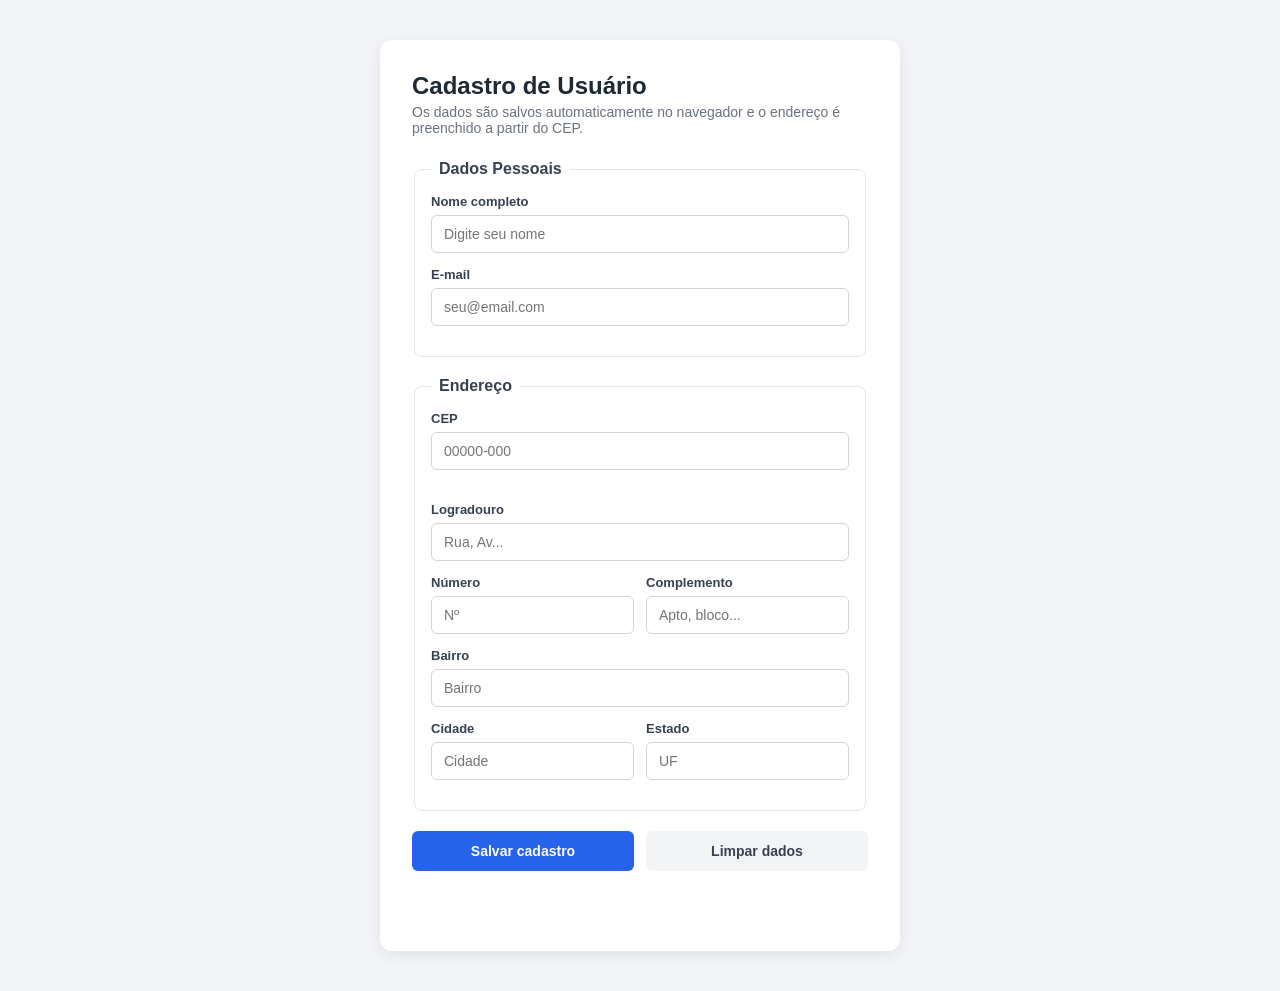
==== Front-end modulo 8/index.html @ 21bee7ae "Tarefa" ====
<!DOCTYPE html>
<html lang="pt-BR">
<head>
  <meta charset="UTF-8">
  <meta name="viewport" content="width=device-width, initial-scale=1.0">
  <title>Cadastro de Usuários</title>
  <link rel="stylesheet" href="styles.css">
</head>
<body>
  <div class="container">
    <h1>Cadastro de Usuário</h1>
    <p class="subtitle">Os dados são salvos automaticamente no navegador e o endereço é preenchido a partir do CEP.</p>

    <form id="form-cadastro" autocomplete="off">
      <fieldset>
        <legend>Dados Pessoais</legend>

        <div class="field">
          <label for="nome">Nome completo</label>
          <input type="text" id="nome" name="nome" placeholder="Digite seu nome">
        </div>

        <div class="field">
          <label for="email">E-mail</label>
          <input type="email" id="email" name="email" placeholder="seu@email.com">
        </div>
      </fieldset>

      <fieldset>
        <legend>Endereço</legend>

        <div class="field">
          <label for="cep">CEP</label>
          <input type="text" id="cep" name="cep" placeholder="00000-000" maxlength="9">
          <span id="cep-status" class="status"></span>
        </div>

        <div class="field">
          <label for="logradouro">Logradouro</label>
          <input type="text" id="logradouro" name="logradouro" placeholder="Rua, Av...">
        </div>

        <div class="row">
          <div class="field">
            <label for="numero">Número</label>
            <input type="text" id="numero" name="numero" placeholder="Nº">
          </div>

          <div class="field">
            <label for="complemento">Complemento</label>
            <input type="text" id="complemento" name="complemento" placeholder="Apto, bloco...">
          </div>
        </div>

        <div class="field">
          <label for="bairro">Bairro</label>
          <input type="text" id="bairro" name="bairro" placeholder="Bairro">
        </div>

        <div class="row">
          <div class="field">
            <label for="cidade">Cidade</label>
            <input type="text" id="cidade" name="cidade" placeholder="Cidade">
          </div>

          <div class="field">
            <label for="estado">Estado</label>
            <input type="text" id="estado" name="estado" placeholder="UF" maxlength="2">
          </div>
        </div>
      </fieldset>

      <div class="actions">
        <button type="submit">Salvar cadastro</button>
        <button type="button" id="btn-limpar" class="secondary">Limpar dados</button>
      </div>
    </form>

    <p id="mensagem" class="mensagem"></p>
  </div>

  <script src="scripts.js"></script>
</body>
</html>
---- Front-end modulo 8/styles.css ----
* {
  box-sizing: border-box;
}

body {
  margin: 0;
  font-family: "Segoe UI", Arial, sans-serif;
  background: #f2f4f7;
  color: #1f2933;
  display: flex;
  justify-content: center;
  padding: 40px 16px;
}

.container {
  background: #ffffff;
  width: 100%;
  max-width: 520px;
  padding: 32px;
  border-radius: 12px;
  box-shadow: 0 4px 16px rgba(0, 0, 0, 0.08);
}

h1 {
  margin: 0 0 4px;
  font-size: 24px;
}

.subtitle {
  margin: 0 0 24px;
  color: #6b7280;
  font-size: 14px;
}

fieldset {
  border: 1px solid #e5e7eb;
  border-radius: 8px;
  padding: 16px;
  margin-bottom: 20px;
}

legend {
  padding: 0 8px;
  font-weight: 600;
  color: #374151;
}

.field {
  margin-bottom: 14px;
}

.row {
  display: flex;
  gap: 12px;
}

.row .field {
  flex: 1;
}

label {
  display: block;
  margin-bottom: 6px;
  font-size: 13px;
  font-weight: 600;
  color: #374151;
}

input {
  width: 100%;
  padding: 10px 12px;
  border: 1px solid #d1d5db;
  border-radius: 6px;
  font-size: 14px;
  transition: border-color 0.2s;
}

input:focus {
  outline: none;
  border-color: #2563eb;
}

.status {
  display: block;
  font-size: 12px;
  margin-top: 4px;
  min-height: 14px;
}

.status.loading {
  color: #d97706;
}

.status.error {
  color: #dc2626;
}

.status.success {
  color: #16a34a;
}

.actions {
  display: flex;
  gap: 12px;
}

button {
  flex: 1;
  padding: 12px;
  border: none;
  border-radius: 6px;
  font-size: 14px;
  font-weight: 600;
  cursor: pointer;
}

button[type="submit"] {
  background: #2563eb;
  color: #fff;
}

button[type="submit"]:hover {
  background: #1d4ed8;
}

button.secondary {
  background: #f3f4f6;
  color: #374151;
}

button.secondary:hover {
  background: #e5e7eb;
}

.mensagem {
  text-align: center;
  margin-top: 16px;
  font-size: 14px;
  min-height: 18px;
  color: #16a34a;
}
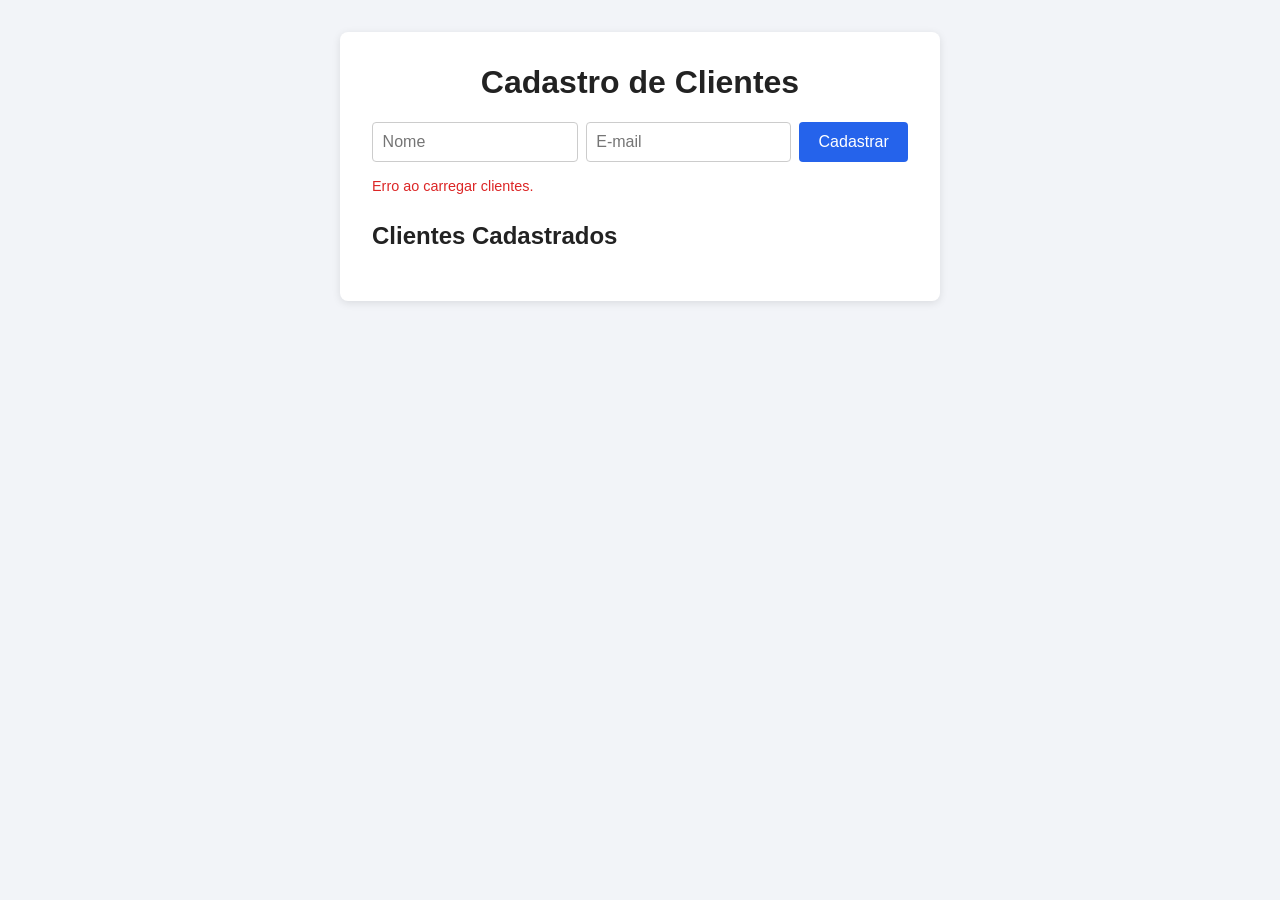
==== commit dd2f1ff4: "Add CRUD app for client management with CrudCrud API Implements cadastro, listagem e exclusao de cli" ====
--- a/Front-end modulo 8/index.html
+++ b/Front-end modulo 8/index.html
@@ -1,82 +1,25 @@
 <!DOCTYPE html>
-<html lang="pt-BR">
+<html lang="pt-br">
 <head>
   <meta charset="UTF-8">
   <meta name="viewport" content="width=device-width, initial-scale=1.0">
-  <title>Cadastro de Usuários</title>
+  <title>Cadastro de Clientes - CrudCrud</title>
   <link rel="stylesheet" href="styles.css">
 </head>
 <body>
   <div class="container">
-    <h1>Cadastro de Usuário</h1>
-    <p class="subtitle">Os dados são salvos automaticamente no navegador e o endereço é preenchido a partir do CEP.</p>
+    <h1>Cadastro de Clientes</h1>
 
-    <form id="form-cadastro" autocomplete="off">
-      <fieldset>
-        <legend>Dados Pessoais</legend>
-
-        <div class="field">
-          <label for="nome">Nome completo</label>
-          <input type="text" id="nome" name="nome" placeholder="Digite seu nome">
-        </div>
-
-        <div class="field">
-          <label for="email">E-mail</label>
-          <input type="email" id="email" name="email" placeholder="seu@email.com">
-        </div>
-      </fieldset>
-
-      <fieldset>
-        <legend>Endereço</legend>
-
-        <div class="field">
-          <label for="cep">CEP</label>
-          <input type="text" id="cep" name="cep" placeholder="00000-000" maxlength="9">
-          <span id="cep-status" class="status"></span>
-        </div>
-
-        <div class="field">
-          <label for="logradouro">Logradouro</label>
-          <input type="text" id="logradouro" name="logradouro" placeholder="Rua, Av...">
-        </div>
-
-        <div class="row">
-          <div class="field">
-            <label for="numero">Número</label>
-            <input type="text" id="numero" name="numero" placeholder="Nº">
-          </div>
-
-          <div class="field">
-            <label for="complemento">Complemento</label>
-            <input type="text" id="complemento" name="complemento" placeholder="Apto, bloco...">
-          </div>
-        </div>
-
-        <div class="field">
-          <label for="bairro">Bairro</label>
-          <input type="text" id="bairro" name="bairro" placeholder="Bairro">
-        </div>
-
-        <div class="row">
-          <div class="field">
-            <label for="cidade">Cidade</label>
-            <input type="text" id="cidade" name="cidade" placeholder="Cidade">
-          </div>
-
-          <div class="field">
-            <label for="estado">Estado</label>
-            <input type="text" id="estado" name="estado" placeholder="UF" maxlength="2">
-          </div>
-        </div>
-      </fieldset>
-
-      <div class="actions">
-        <button type="submit">Salvar cadastro</button>
-        <button type="button" id="btn-limpar" class="secondary">Limpar dados</button>
-      </div>
+    <form id="clienteForm">
+      <input type="text" id="nome" placeholder="Nome" required>
+      <input type="email" id="email" placeholder="E-mail" required>
+      <button type="submit">Cadastrar</button>
     </form>
 
-    <p id="mensagem" class="mensagem"></p>
+    <div id="mensagem" class="mensagem"></div>
+
+    <h2>Clientes Cadastrados</h2>
+    <ul id="listaClientes"></ul>
   </div>
 
   <script src="scripts.js"></script>
--- a/Front-end modulo 8/styles.css
+++ b/Front-end modulo 8/styles.css
@@ -3,139 +3,108 @@
 }
 
 body {
+  font-family: Arial, Helvetica, sans-serif;
+  background-color: #f2f4f8;
   margin: 0;
-  font-family: "Segoe UI", Arial, sans-serif;
-  background: #f2f4f7;
-  color: #1f2933;
-  display: flex;
-  justify-content: center;
-  padding: 40px 16px;
+  padding: 2rem;
+  color: #222;
 }
 
 .container {
-  background: #ffffff;
-  width: 100%;
-  max-width: 520px;
-  padding: 32px;
-  border-radius: 12px;
-  box-shadow: 0 4px 16px rgba(0, 0, 0, 0.08);
+  max-width: 600px;
+  margin: 0 auto;
+  background: #fff;
+  padding: 2rem;
+  border-radius: 8px;
+  box-shadow: 0 2px 8px rgba(0, 0, 0, 0.1);
 }
 
 h1 {
-  margin: 0 0 4px;
-  font-size: 24px;
+  text-align: center;
+  margin-top: 0;
 }
 
-.subtitle {
-  margin: 0 0 24px;
-  color: #6b7280;
-  font-size: 14px;
+#clienteForm {
+  display: flex;
+  gap: 0.5rem;
+  flex-wrap: wrap;
+  margin-bottom: 1rem;
 }
 
-fieldset {
-  border: 1px solid #e5e7eb;
-  border-radius: 8px;
-  padding: 16px;
-  margin-bottom: 20px;
+#clienteForm input {
+  flex: 1;
+  min-width: 150px;
+  padding: 0.6rem;
+  border: 1px solid #ccc;
+  border-radius: 4px;
+  font-size: 1rem;
 }
 
-legend {
-  padding: 0 8px;
-  font-weight: 600;
-  color: #374151;
+#clienteForm button {
+  padding: 0.6rem 1.2rem;
+  border: none;
+  border-radius: 4px;
+  background-color: #2563eb;
+  color: #fff;
+  font-size: 1rem;
+  cursor: pointer;
 }
 
-.field {
-  margin-bottom: 14px;
+#clienteForm button:hover {
+  background-color: #1d4ed8;
 }
 
-.row {
-  display: flex;
-  gap: 12px;
+.mensagem {
+  min-height: 1.5rem;
+  margin-bottom: 1rem;
+  font-size: 0.9rem;
 }
 
-.row .field {
-  flex: 1;
-}
-
-label {
-  display: block;
-  margin-bottom: 6px;
-  font-size: 13px;
-  font-weight: 600;
-  color: #374151;
-}
-
-input {
-  width: 100%;
-  padding: 10px 12px;
-  border: 1px solid #d1d5db;
-  border-radius: 6px;
-  font-size: 14px;
-  transition: border-color 0.2s;
-}
-
-input:focus {
-  outline: none;
-  border-color: #2563eb;
-}
-
-.status {
-  display: block;
-  font-size: 12px;
-  margin-top: 4px;
-  min-height: 14px;
-}
-
-.status.loading {
-  color: #d97706;
-}
-
-.status.error {
+.mensagem.erro {
   color: #dc2626;
 }
 
-.status.success {
+.mensagem.sucesso {
   color: #16a34a;
 }
 
-.actions {
-  display: flex;
-  gap: 12px;
+#listaClientes {
+  list-style: none;
+  padding: 0;
+  margin: 0;
 }
 
-button {
-  flex: 1;
-  padding: 12px;
-  border: none;
-  border-radius: 6px;
-  font-size: 14px;
-  font-weight: 600;
-  cursor: pointer;
+#listaClientes li {
+  display: flex;
+  justify-content: space-between;
+  align-items: center;
+  padding: 0.75rem;
+  border-bottom: 1px solid #eee;
 }
 
-button[type="submit"] {
-  background: #2563eb;
-  color: #fff;
+#listaClientes li:last-child {
+  border-bottom: none;
 }
 
-button[type="submit"]:hover {
-  background: #1d4ed8;
+.cliente-info strong {
+  display: block;
 }
 
-button.secondary {
-  background: #f3f4f6;
-  color: #374151;
+.cliente-info span {
+  color: #555;
+  font-size: 0.9rem;
 }
 
-button.secondary:hover {
-  background: #e5e7eb;
+.btn-excluir {
+  background-color: #dc2626;
+  color: #fff;
+  border: none;
+  border-radius: 4px;
+  padding: 0.4rem 0.8rem;
+  cursor: pointer;
+  font-size: 0.9rem;
 }
 
-.mensagem {
-  text-align: center;
-  margin-top: 16px;
-  font-size: 14px;
-  min-height: 18px;
-  color: #16a34a;
+.btn-excluir:hover {
+  background-color: #b91c1c;
 }
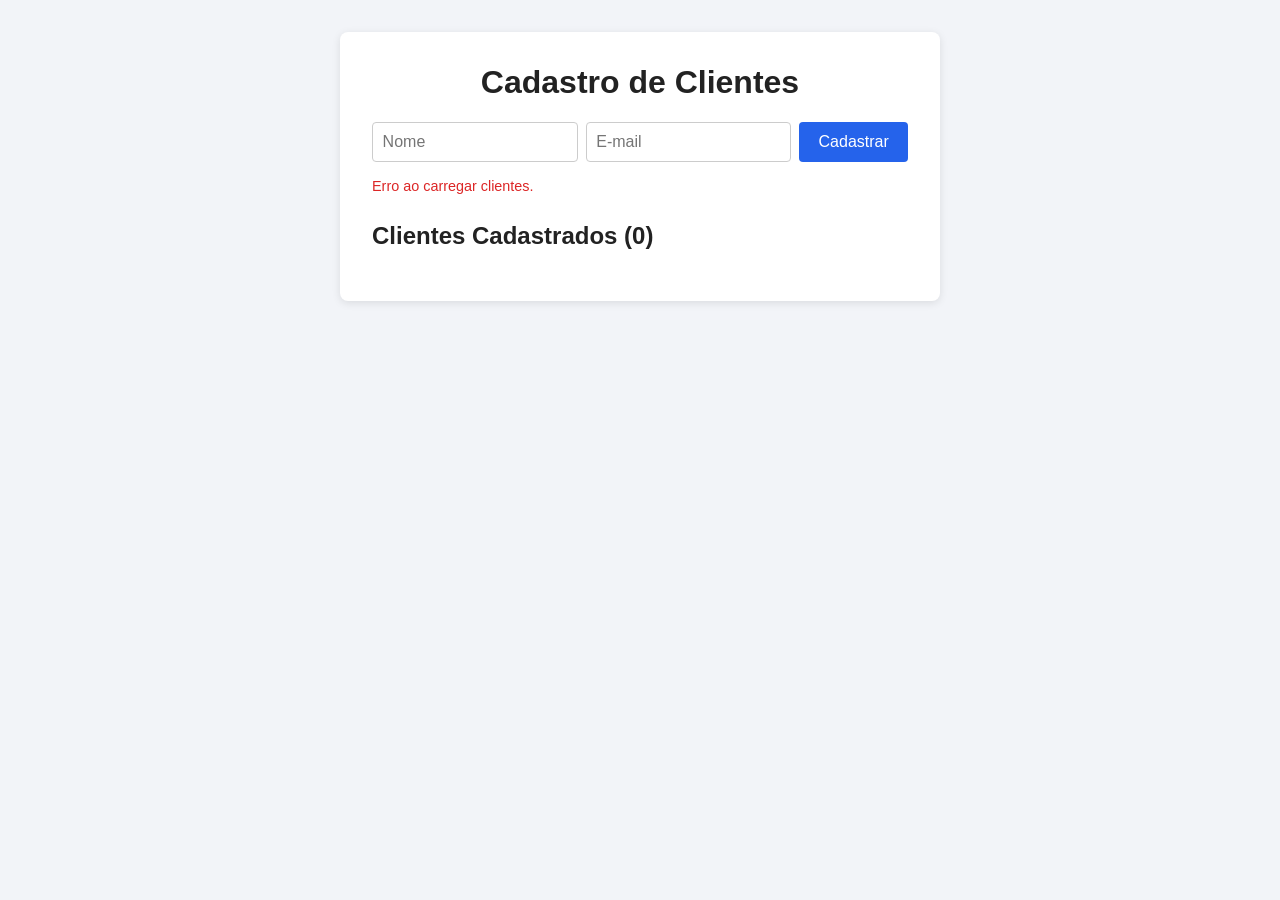
==== commit 082157b4: "Refactor client CRUD app into ES modules with OOP Split code into js/classes.js (Cliente, ClienteAPI" ====
--- a/Front-end modulo 8/index.html
+++ b/Front-end modulo 8/index.html
@@ -18,10 +18,10 @@
 
     <div id="mensagem" class="mensagem"></div>
 
-    <h2>Clientes Cadastrados</h2>
+    <h2>Clientes Cadastrados (<span id="totalClientes">0</span>)</h2>
     <ul id="listaClientes"></ul>
   </div>
 
-  <script src="scripts.js"></script>
+  <script type="module" src="js/app.js"></script>
 </body>
 </html>
